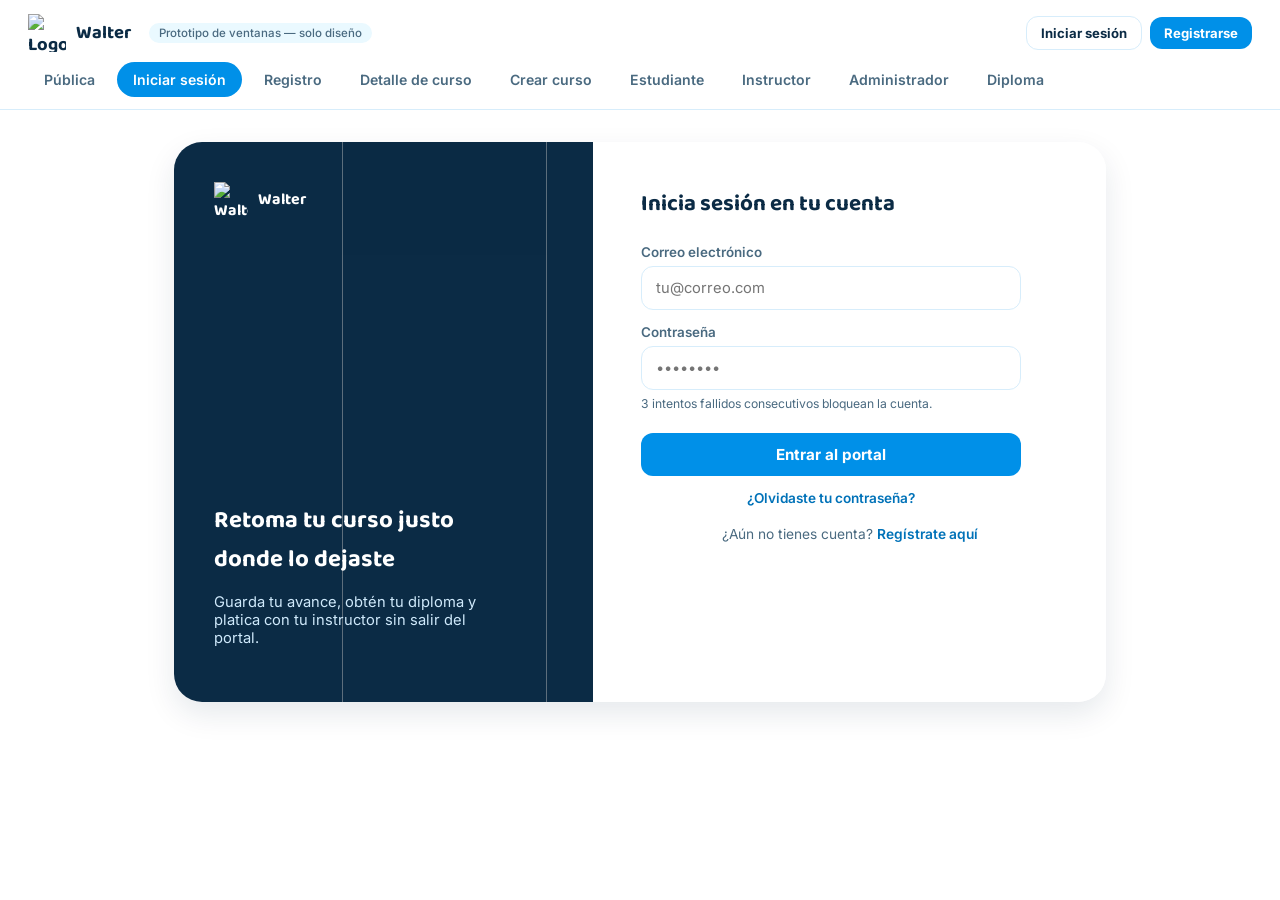
==== login.html @ d638819f "Subiendo documentos de html y CSS Estoy subiendo los documentos" ====
<!DOCTYPE html>
<html lang="es">
<head>
<meta charset="UTF-8">
<meta name="viewport" content="width=device-width, initial-scale=1.0">
<title>Iniciar sesión | Walter</title>
<link rel="icon" href="assets/Walter.ico">
<link rel="stylesheet" href="styles.css">
</head>
<body>

<header class="app-topbar">
  <div class="app-topbar__row">
    <a href="index.html" class="app-topbar__brand">
      <img src="assets/Logo_Walter.png" alt="Logo de Walter">
      Walter
    </a>
    <span class="app-topbar__tag">Prototipo de ventanas — solo diseño</span>
  <div class="app-topbar__auth">
    <a href="login.html" class="btn btn--outline btn--sm">Iniciar sesión</a>
    <a href="register.html" class="btn btn--primary btn--sm">Registrarse</a>
  </div>
  </div>
  <nav class="window-switcher">
    <a href="index.html">Pública</a>
    <a href="login.html" class="is-active">Iniciar sesión</a>
    <a href="register.html">Registro</a>
    <a href="curso.html">Detalle de curso</a>
    <a href="crear-curso.html">Crear curso</a>
    <a href="estudiante.html">Estudiante</a>
    <a href="instructor.html">Instructor</a>
    <a href="admin.html">Administrador</a>
    <a href="diploma.html">Diploma</a>
  </nav>
</header>

<section class="window is-active" id="win-login">
  <div class="shell" style="max-width: 980px;">
    <div class="auth-shell">
      <div class="auth-visual">
        <div class="stripe-corner" style="opacity:.5;"><img src="assets/Fondo.png" alt=""></div>
        <div class="auth-visual__top"><img src="assets/Logo_Walter.png" alt="Walter"> Walter</div>
        <div class="auth-visual__quote">
          <h2>Retoma tu curso justo donde lo dejaste</h2>
          <p>Guarda tu avance, obtén tu diploma y platica con tu instructor sin salir del portal.</p>
        </div>
      </div>
      <div class="auth-panel">
        <h2 style="font-size:1.4rem; margin-bottom:22px;">Inicia sesión en tu cuenta</h2>

        <form class="auth-form is-active" id="form-login">
          <div class="field">
            <label>Correo electrónico</label>
            <input type="email" placeholder="tu@correo.com">
          </div>
          <div class="field">
            <label>Contraseña</label>
            <input type="password" placeholder="••••••••">
            <span class="field-hint">3 intentos fallidos consecutivos bloquean la cuenta.</span>
          </div>
          <button type="button" class="btn btn--primary" style="margin-top:8px;">Entrar al portal</button>
          <a href="#" class="link-more" style="text-align:center; font-size:0.85rem;">¿Olvidaste tu contraseña?</a>
        </form>

        <p class="auth-switch">¿Aún no tienes cuenta? <a href="register.html">Regístrate aquí</a></p>
      </div>
    </div>
  </div>
</section>

<script src="script.js"></script>
</body>
</html>
---- styles.css ----
@import url('https://fonts.googleapis.com/css2?family=Baloo+2:wght@500;600;700;800&family=Inter:wght@400;500;600;700&display=swap');

:root{
  --ink: #0b2b45;
  --ink-soft: #4a6a80;
  --surface: #ffffff;
  --surface-alt: #eaf9ff;
  --sky: #82d8ff;
  --cyan: #12e4ec;
  --primary: #0090e8;
  --primary-dark: #0072b8;
  --teal: #4fd9bf;
  --line: #d7edfb;
  --radius-lg: 28px;
  --radius-md: 18px;
  --radius-sm: 12px;
  --shadow: 0 12px 30px rgba(11, 43, 69, 0.10);
}

*{ box-sizing: border-box; }

html, body{
  margin: 0;
  padding: 0;
  background: var(--surface);
  color: var(--ink);
  font-family: 'Inter', system-ui, sans-serif;
  -webkit-font-smoothing: antialiased;
}

h1, h2, h3, .display{
  font-family: 'Baloo 2', 'Inter', sans-serif;
  font-weight: 700;
  color: var(--ink);
  margin: 0;
}

a{ color: inherit; text-decoration: none; }

button{ font-family: inherit; cursor: pointer; border: none; }

img{ max-width: 100%; display: block; }

/* ---------- App shell / window switcher ---------- */

.app-topbar{
  position: sticky;
  top: 0;
  z-index: 50;
  display: flex;
  flex-direction: column;
  gap: 10px;
  padding: 14px 28px 12px;
  background: var(--surface);
  border-bottom: 1px solid var(--line);
}

.app-topbar__row{
  display: flex;
  align-items: center;
  gap: 18px;
}

.app-topbar__brand{
  display: flex;
  align-items: center;
  gap: 10px;
  font-family: 'Baloo 2', sans-serif;
  font-size: 1.15rem;
  font-weight: 700;
  color: var(--ink);
}

.app-topbar__brand img{
  width: 38px;
  height: 38px;
  object-fit: contain;
}

.app-topbar__tag{
  font-size: 0.72rem;
  color: var(--ink-soft);
  font-weight: 500;
  padding: 3px 10px;
  background: var(--surface-alt);
  border-radius: 999px;
}

.window-switcher{
  display: flex;
  gap: 6px;
  flex-wrap: wrap;
}

.app-topbar__auth{
  margin-left: auto;
  display: flex;
  align-items: center;
  gap: 8px;
  flex: none;
}

.topbar-user{
  display: flex;
  align-items: center;
  gap: 9px;
  padding: 5px 14px 5px 5px;
  border-radius: 999px;
  background: var(--surface-alt);
}

.topbar-user__avatar{
  width: 30px;
  height: 30px;
  border-radius: 50%;
  flex: none;
  background: linear-gradient(135deg, var(--sky), var(--teal));
}

.topbar-user__info{
  display: flex;
  flex-direction: column;
  line-height: 1.15;
}

.topbar-user__info strong{ font-size: 0.82rem; }
.topbar-user__info span{ font-size: 0.72rem; color: var(--ink-soft); }

.window-switcher a{
  display: inline-block;
  padding: 9px 16px;
  border-radius: 999px;
  background: transparent;
  color: var(--ink-soft);
  font-weight: 600;
  font-size: 0.88rem;
  transition: background .15s ease, color .15s ease;
}

.window-switcher a:hover{ background: var(--surface-alt); }

.window-switcher a.is-active{
  background: var(--primary);
  color: white;
}

.window{ display: none; }
.window.is-active{ display: block; }

.window-note{
  max-width: 1180px;
  margin: 14px auto 0;
  padding: 10px 18px;
  background: var(--surface-alt);
  border-radius: var(--radius-sm);
  color: var(--ink-soft);
  font-size: 0.85rem;
}

/* ---------- Shared layout ---------- */

.shell{
  max-width: 1180px;
  margin: 0 auto;
  padding: 32px 24px 64px;
}

.stripe-corner{
  position: absolute;
  inset: 0;
  overflow: hidden;
  border-radius: inherit;
  z-index: 0;
}

.stripe-corner img{
  position: absolute;
  right: -10%;
  top: -20%;
  width: 70%;
  height: 140%;
  object-fit: cover;
  opacity: 0.9;
}

.section-heading{
  display: flex;
  align-items: baseline;
  justify-content: space-between;
  gap: 16px;
  margin-bottom: 18px;
}

.section-heading h2{ font-size: 1.5rem; }

.link-more{
  color: var(--primary-dark);
  font-weight: 600;
  font-size: 0.92rem;
}

.pill{
  display: inline-flex;
  align-items: center;
  gap: 6px;
  padding: 6px 14px;
  border-radius: 999px;
  background: var(--surface-alt);
  color: var(--primary-dark);
  font-size: 0.82rem;
  font-weight: 600;
}

.btn{
  display: inline-flex;
  align-items: center;
  justify-content: center;
  gap: 8px;
  padding: 12px 22px;
  border-radius: var(--radius-sm);
  font-weight: 700;
  font-size: 0.95rem;
}

.btn--primary{ background: var(--primary); color: white; }
.btn--ghost{ background: var(--surface-alt); color: var(--primary-dark); }
.btn--outline{ background: transparent; border: 1.5px solid var(--line); color: var(--ink); }
.btn--sm{ padding: 8px 14px; font-size: 0.82rem; border-radius: var(--radius-sm); }
.btn--danger{ background: #fdeceb; color: #c0392b; }

/* ---------- PUBLIC WINDOW ---------- */

.hero{
  position: relative;
  overflow: hidden;
  background: var(--ink);
  border-radius: var(--radius-lg);
  padding: 54px 48px;
  color: white;
  display: grid;
  grid-template-columns: 1.1fr 0.9fr;
  gap: 32px;
  align-items: center;
}

.hero__content{ position: relative; z-index: 1; }

.hero h1{
  color: white;
  font-size: 2.5rem;
  line-height: 1.15;
  margin-bottom: 14px;
}

.hero p{
  color: #d8ecfb;
  font-size: 1.02rem;
  max-width: 46ch;
  margin-bottom: 26px;
}

.search-bar{
  display: flex;
  gap: 8px;
  background: white;
  padding: 6px;
  border-radius: 999px;
  max-width: 480px;
}

.search-bar input{
  flex: 1;
  border: none;
  outline: none;
  padding: 10px 16px;
  font-family: inherit;
  font-size: 0.92rem;
  border-radius: 999px;
}

.search-bar button{
  background: var(--primary);
  color: white;
  padding: 10px 20px;
  border-radius: 999px;
  font-weight: 700;
  font-size: 0.9rem;
}

.hero__visual{
  position: relative;
  z-index: 1;
  display: flex;
  justify-content: center;
}

.hero__badge{
  background: rgba(255,255,255,0.12);
  border: 1px solid rgba(255,255,255,0.25);
  border-radius: var(--radius-lg);
  padding: 22px;
  backdrop-filter: blur(2px);
  text-align: center;
}

.hero__badge img{ width: 120px; height: 120px; margin: 0 auto 10px; }
.hero__badge strong{ display:block; font-family:'Baloo 2', sans-serif; font-size: 1.1rem; }
.hero__badge span{ color: #cfe9fb; font-size: 0.85rem; }

.category-row{
  display: flex;
  gap: 10px;
  overflow-x: auto;
  padding: 22px 2px 6px;
}

.category-chip{
  flex: none;
  padding: 10px 18px;
  border-radius: 999px;
  background: var(--surface-alt);
  font-weight: 600;
  font-size: 0.88rem;
  color: var(--ink);
  border: 1px solid transparent;
}

.category-chip.is-active{
  background: var(--ink);
  color: white;
}

.course-grid{
  display: grid;
  grid-template-columns: repeat(3, 1fr);
  gap: 20px;
  margin-top: 8px;
}

.course-card{
  background: var(--surface);
  border: 1px solid var(--line);
  border-radius: var(--radius-md);
  overflow: hidden;
  display: flex;
  flex-direction: column;
}

.course-card__thumb{
  height: 128px;
  background: linear-gradient(135deg, var(--sky), var(--cyan));
  position: relative;
}

.course-card__thumb span{
  position: absolute;
  top: 10px;
  left: 10px;
  background: white;
  color: var(--primary-dark);
  font-size: 0.72rem;
  font-weight: 700;
  padding: 4px 10px;
  border-radius: 999px;
}

.course-card__body{ padding: 16px 18px 18px; display: flex; flex-direction: column; gap: 8px; flex: 1; }

.course-card__body h3{ font-size: 1.02rem; line-height: 1.3; }

.course-card__meta{
  display: flex;
  align-items: center;
  gap: 6px;
  color: var(--ink-soft);
  font-size: 0.82rem;
}

.course-card__footer{
  display: flex;
  align-items: center;
  justify-content: space-between;
  margin-top: auto;
  padding-top: 8px;
}

.price{ font-weight: 700; color: var(--ink); }
.price.free{ color: var(--teal); }

.stars{ color: #f5a623; font-size: 0.85rem; }

/* ---------- AUTH WINDOW ---------- */

.auth-shell{
  min-height: 560px;
  display: grid;
  grid-template-columns: 0.9fr 1.1fr;
  border-radius: var(--radius-lg);
  overflow: hidden;
  box-shadow: var(--shadow);
}

.auth-visual{
  position: relative;
  background: var(--ink);
  color: white;
  padding: 40px;
  display: flex;
  flex-direction: column;
  justify-content: space-between;
  overflow: hidden;
}

.auth-visual__top{ position: relative; z-index: 1; display: flex; align-items: center; gap: 10px; font-family: 'Baloo 2', sans-serif; font-weight: 700; }
.auth-visual__top img{ width: 34px; height: 34px; }

.auth-visual__quote{ position: relative; z-index: 1; max-width: 30ch; }
.auth-visual__quote h2{ color: white; font-size: 1.5rem; margin-bottom: 8px; }
.auth-visual__quote p{ color: #cfe9fb; font-size: 0.92rem; }

.auth-panel{
  background: white;
  padding: 44px 48px;
  display: flex;
  flex-direction: column;
}

.auth-switch{
  text-align: center;
  font-size: 0.86rem;
  color: var(--ink-soft);
  margin-top: 20px;
}

.auth-switch a{ color: var(--primary-dark); font-weight: 600; }

.admin-note{
  margin-top: 18px;
  padding: 12px 14px;
  background: var(--surface-alt);
  border-radius: var(--radius-sm);
  font-size: 0.8rem;
  color: var(--ink-soft);
  max-width: 380px;
  line-height: 1.5;
}

.auth-form{ display: none; flex-direction: column; gap: 14px; max-width: 380px; }
.auth-form.is-active{ display: flex; }

.field{ display: flex; flex-direction: column; gap: 6px; }
.field label{ font-size: 0.84rem; font-weight: 600; color: var(--ink-soft); }
.field input, .field select{
  padding: 12px 14px;
  border: 1.5px solid var(--line);
  border-radius: var(--radius-sm);
  font-family: inherit;
  font-size: 0.92rem;
  outline: none;
}
.field input:focus, .field select:focus{ border-color: var(--primary); }
.field-hint{ font-size: 0.76rem; color: var(--ink-soft); }

.role-toggle{ display: flex; gap: 10px; }
.role-toggle label{
  flex: 1;
  border: 1.5px solid var(--line);
  border-radius: var(--radius-sm);
  padding: 10px;
  text-align: center;
  font-size: 0.85rem;
  font-weight: 600;
  color: var(--ink-soft);
}

.avatar-upload{
  display: flex;
  align-items: center;
  gap: 14px;
}

.avatar-upload__preview{
  width: 60px;
  height: 60px;
  border-radius: 50%;
  flex: none;
  background: linear-gradient(135deg, var(--sky), var(--teal));
  display: flex;
  align-items: center;
  justify-content: center;
  font-size: 1.3rem;
}

.avatar-upload__actions{
  display: flex;
  flex-direction: column;
  gap: 5px;
}

/* ---------- DASHBOARD SHELLS (student / instructor / admin) ---------- */

.dash{
  display: grid;
  grid-template-columns: 220px 1fr;
  gap: 24px;
}

.dash-nav{
  background: var(--surface-alt);
  border-radius: var(--radius-md);
  padding: 18px 14px;
  height: fit-content;
}

.dash-nav__user{
  display: flex;
  align-items: center;
  gap: 10px;
  padding: 6px 8px 16px;
  border-bottom: 1px solid var(--line);
  margin-bottom: 12px;
}

.dash-nav__avatar{
  width: 38px; height: 38px;
  border-radius: 50%;
  background: linear-gradient(135deg, var(--sky), var(--teal));
  flex: none;
}

.dash-nav__user strong{ display: block; font-size: 0.9rem; }
.dash-nav__user span{ font-size: 0.76rem; color: var(--ink-soft); }

.dash-nav a{
  display: block;
  padding: 10px 12px;
  border-radius: var(--radius-sm);
  font-size: 0.88rem;
  font-weight: 600;
  color: var(--ink-soft);
  margin-bottom: 4px;
}

.dash-nav a.is-active{ background: var(--primary); color: white; }

.dash-main{ display: flex; flex-direction: column; gap: 22px; }

.stat-row{
  display: grid;
  grid-template-columns: repeat(4, 1fr);
  gap: 16px;
}

.stat-card{
  background: var(--surface);
  border: 1px solid var(--line);
  border-radius: var(--radius-md);
  padding: 18px;
}

.stat-card span{ font-size: 0.8rem; color: var(--ink-soft); font-weight: 600; }
.stat-card strong{ display: block; font-family: 'Baloo 2', sans-serif; font-size: 1.6rem; margin-top: 4px; }

.panel{
  background: var(--surface);
  border: 1px solid var(--line);
  border-radius: var(--radius-md);
  padding: 20px 22px;
}

.panel__head{
  display: flex;
  align-items: center;
  justify-content: space-between;
  flex-wrap: wrap;
  gap: 10px;
  margin-bottom: 14px;
}

.panel__head h3{ font-size: 1.08rem; }

.filter-row{
  display: flex;
  gap: 10px;
  flex-wrap: wrap;
}

.filter-row select, .filter-row input{
  padding: 8px 12px;
  border: 1.5px solid var(--line);
  border-radius: var(--radius-sm);
  font-family: inherit;
  font-size: 0.82rem;
}

table{ width: 100%; border-collapse: collapse; font-size: 0.86rem; }
thead th{
  text-align: left;
  padding: 10px 12px;
  color: var(--ink-soft);
  font-weight: 600;
  border-bottom: 1.5px solid var(--line);
  white-space: nowrap;
}
tbody td{
  padding: 12px;
  border-bottom: 1px solid var(--line);
  vertical-align: middle;
}
tbody tr:last-child td{ border-bottom: none; }

.progress-bar{
  width: 100px;
  height: 8px;
  border-radius: 999px;
  background: var(--surface-alt);
  overflow: hidden;
}
.progress-bar span{ display: block; height: 100%; background: var(--teal); }

.badge{
  display: inline-flex;
  align-items: center;
  gap: 5px;
  padding: 4px 10px;
  border-radius: 999px;
  font-size: 0.74rem;
  font-weight: 700;
}
.badge--ok{ background: #e4f9ef; color: #1a9b5b; }
.badge--warn{ background: #fff3da; color: #b3760a; }
.badge--off{ background: #fdeceb; color: #c0392b; }

.course-row-card{
  display: flex;
  gap: 14px;
  align-items: center;
  padding: 14px;
  border: 1px solid var(--line);
  border-radius: var(--radius-md);
}

.course-row-card__thumb{
  width: 76px; height: 60px;
  border-radius: var(--radius-sm);
  background: linear-gradient(135deg, var(--sky), var(--cyan));
  flex: none;
}

.course-row-card__body{ flex: 1; }
.course-row-card__body h4{ font-family:'Baloo 2', sans-serif; font-size: 0.98rem; margin-bottom: 4px; }
.course-row-card__body .progress-bar{ margin-top: 6px; }

.two-col{ display: grid; grid-template-columns: 1.4fr 1fr; gap: 20px; }

.chip-list{ display: flex; gap: 8px; flex-wrap: wrap; }

.footer-note{
  text-align: center;
  color: var(--ink-soft);
  font-size: 0.8rem;
  margin-top: 40px;
}

@media (max-width: 900px){
  .hero{ grid-template-columns: 1fr; }
  .course-grid{ grid-template-columns: repeat(2, 1fr); }
  .auth-shell{ grid-template-columns: 1fr; }
  .auth-visual{ display: none; }
  .dash{ grid-template-columns: 1fr; }
  .stat-row{ grid-template-columns: repeat(2, 1fr); }
  .two-col{ grid-template-columns: 1fr; }
}

/* ---------- COURSE DETAIL WINDOW ---------- */

.breadcrumb{
  font-size: 0.82rem;
  color: var(--ink-soft);
  font-weight: 600;
  margin-bottom: 14px;
}

.course-detail{
  display: grid;
  grid-template-columns: 1.6fr 1fr;
  gap: 24px;
  align-items: start;
}

.video-frame{
  position: relative;
  overflow: hidden;
  border-radius: var(--radius-md);
  aspect-ratio: 16 / 8;
  background: var(--ink);
  display: flex;
  align-items: center;
  justify-content: center;
}

.video-frame__play{
  position: relative;
  z-index: 1;
  width: 56px;
  height: 56px;
  border-radius: 50%;
  background: rgba(255,255,255,0.9);
  color: var(--ink);
  display: flex;
  align-items: center;
  justify-content: center;
  font-size: 1.1rem;
}

.video-frame__label{
  position: absolute;
  left: 16px;
  bottom: 14px;
  z-index: 1;
  color: white;
  font-size: 0.82rem;
  font-weight: 600;
  background: rgba(11,43,69,0.55);
  padding: 6px 12px;
  border-radius: 999px;
}

.course-detail__title{ font-size: 1.6rem; margin-top: 18px; }

.course-detail__meta{
  display: flex;
  align-items: center;
  gap: 8px;
  flex-wrap: wrap;
  color: var(--ink-soft);
  font-size: 0.86rem;
  margin-top: 8px;
}

.tabs-row{
  display: flex;
  gap: 4px;
  border-bottom: 1.5px solid var(--line);
  margin-top: 22px;
}

.tabs-row button{
  background: transparent;
  padding: 10px 16px;
  font-weight: 600;
  font-size: 0.9rem;
  color: var(--ink-soft);
  border-bottom: 2.5px solid transparent;
  margin-bottom: -1.5px;
}

.tabs-row button.is-active{ color: var(--primary-dark); border-bottom-color: var(--primary); }

.tab-panel{ display: none; padding-top: 20px; }
.tab-panel.is-active{ display: block; }

.level-list{ display: flex; flex-direction: column; gap: 2px; }

.level-row{
  display: flex;
  align-items: center;
  gap: 14px;
  padding: 12px 14px;
  border-radius: var(--radius-sm);
}

.level-row.is-current{ background: var(--surface-alt); }

.level-row__check{
  width: 26px; height: 26px;
  border-radius: 50%;
  display: flex; align-items: center; justify-content: center;
  font-size: 0.78rem;
  background: var(--surface-alt);
  color: var(--ink-soft);
  flex: none;
}

.level-row.is-done .level-row__check{ background: var(--teal); color: white; }
.level-row.is-current .level-row__check{ background: var(--primary); color: white; }

.level-row__body{ display: flex; flex-direction: column; flex: 1; }
.level-row__body strong{ font-size: 0.92rem; }
.level-row__body span{ font-size: 0.78rem; color: var(--ink-soft); }

.comment-row{ display: flex; gap: 12px; padding: 14px 0; border-bottom: 1px solid var(--line); }
.comment-row:last-child{ border-bottom: none; }
.comment-row__body{ flex: 1; }
.comment-row__head{ display: flex; align-items: center; gap: 8px; margin-bottom: 4px; }
.comment-row__date{ font-size: 0.76rem; color: var(--ink-soft); margin-left: auto; }
.comment-row p{ margin: 0; font-size: 0.88rem; color: var(--ink-soft); }

.course-detail__side{ display: flex; flex-direction: column; gap: 16px; }

/* ---------- CREATE COURSE WINDOW ---------- */

textarea{
  padding: 12px 14px;
  border: 1.5px solid var(--line);
  border-radius: var(--radius-sm);
  font-family: inherit;
  font-size: 0.92rem;
  outline: none;
  resize: vertical;
}
textarea:focus{ border-color: var(--primary); }

.upload-box{
  border: 1.5px dashed var(--line);
  border-radius: var(--radius-sm);
  padding: 22px;
  text-align: center;
  color: var(--ink-soft);
  font-size: 0.86rem;
  background: var(--surface-alt);
}

.level-editor{
  border: 1px solid var(--line);
  border-radius: var(--radius-sm);
  padding: 14px;
  display: flex;
  flex-direction: column;
  gap: 10px;
}

.level-editor__head{
  display: flex;
  align-items: center;
  justify-content: space-between;
  font-size: 0.9rem;
}

.level-editor input{
  padding: 10px 12px;
  border: 1.5px solid var(--line);
  border-radius: var(--radius-sm);
  font-family: inherit;
  font-size: 0.86rem;
  outline: none;
}
.level-editor input:focus{ border-color: var(--primary); }

/* ---------- DIPLOMA WINDOW ---------- */

.diploma{
  position: relative;
  overflow: hidden;
  border-radius: var(--radius-lg);
  border: 1px solid var(--line);
  box-shadow: var(--shadow);
  padding: 60px 50px;
}

.diploma__content{ position: relative; z-index: 1; text-align: center; }

.diploma__logo{ width: 64px; height: 64px; margin: 0 auto 14px; }

.diploma__eyebrow{
  display: inline-block;
  color: var(--primary-dark);
  font-weight: 700;
  font-size: 0.85rem;
  margin-bottom: 18px;
}

.diploma__name{ font-size: 2.1rem; margin-bottom: 10px; }

.diploma__text{ color: var(--ink-soft); margin-bottom: 6px; }

.diploma__course{ font-size: 1.3rem; color: var(--primary-dark); margin-bottom: 30px; }

.diploma__footer{
  display: flex;
  justify-content: center;
  gap: 60px;
  border-top: 1px solid var(--line);
  padding-top: 20px;
}

.diploma__footer div{ display: flex; flex-direction: column; gap: 4px; }

@media (max-width: 900px){
  .course-detail{ grid-template-columns: 1fr; }
  .diploma__footer{ flex-direction: column; align-items: center; gap: 14px; }
}

/* ---------- DASHBOARD TAB PANELS (student / instructor / admin) ---------- */

.dash-tab-panel{ display: none; flex-direction: column; gap: 22px; }
.dash-tab-panel.is-active{ display: flex; }

.dash-nav a{ cursor: pointer; }

/* ---------- MESSENGER PLACEHOLDER ---------- */

.messenger__layout{
  display: grid;
  grid-template-columns: 260px 1fr;
  gap: 0;
  border: 1px solid var(--line);
  border-radius: var(--radius-md);
  overflow: hidden;
  min-height: 380px;
}

.messenger__list{
  border-right: 1px solid var(--line);
  background: var(--surface-alt);
  overflow-y: auto;
}

.messenger__item{
  display: flex;
  align-items: center;
  gap: 10px;
  padding: 12px 14px;
  cursor: pointer;
  border-bottom: 1px solid var(--line);
}

.messenger__item.is-active{ background: white; }

.messenger__item-body{ flex: 1; min-width: 0; display: flex; flex-direction: column; }
.messenger__item-body strong{ font-size: 0.86rem; }
.messenger__item-body span{
  font-size: 0.76rem;
  color: var(--ink-soft);
  white-space: nowrap;
  overflow: hidden;
  text-overflow: ellipsis;
}

.messenger__time{ font-size: 0.7rem; color: var(--ink-soft); flex: none; }

.messenger__thread-head > div{ display: flex; flex-direction: column; line-height: 1.3; }

.messenger__thread{
  display: flex;
  flex-direction: column;
  padding: 16px 18px;
  gap: 10px;
}

.messenger__thread-head{
  display: flex;
  align-items: center;
  gap: 10px;
  padding-bottom: 12px;
  border-bottom: 1px solid var(--line);
  margin-bottom: 4px;
}

.messenger__bubble{
  max-width: 70%;
  padding: 10px 14px;
  border-radius: var(--radius-sm);
  font-size: 0.86rem;
  line-height: 1.4;
}

.messenger__bubble--in{ background: var(--surface-alt); align-self: flex-start; }
.messenger__bubble--out{ background: var(--primary); color: white; align-self: flex-end; }

.messenger__thread-input{
  margin-top: auto;
  display: flex;
  gap: 8px;
  padding-top: 12px;
}

.messenger__thread-input input{
  flex: 1;
  padding: 10px 14px;
  border: 1.5px solid var(--line);
  border-radius: 999px;
  font-family: inherit;
  font-size: 0.86rem;
  outline: none;
}
.messenger__thread-input input:focus{ border-color: var(--primary); }

@media (max-width: 900px){
  .messenger__layout{ grid-template-columns: 1fr; }
  .messenger__list{ border-right: none; border-bottom: 1px solid var(--line); max-height: 200px; }
}
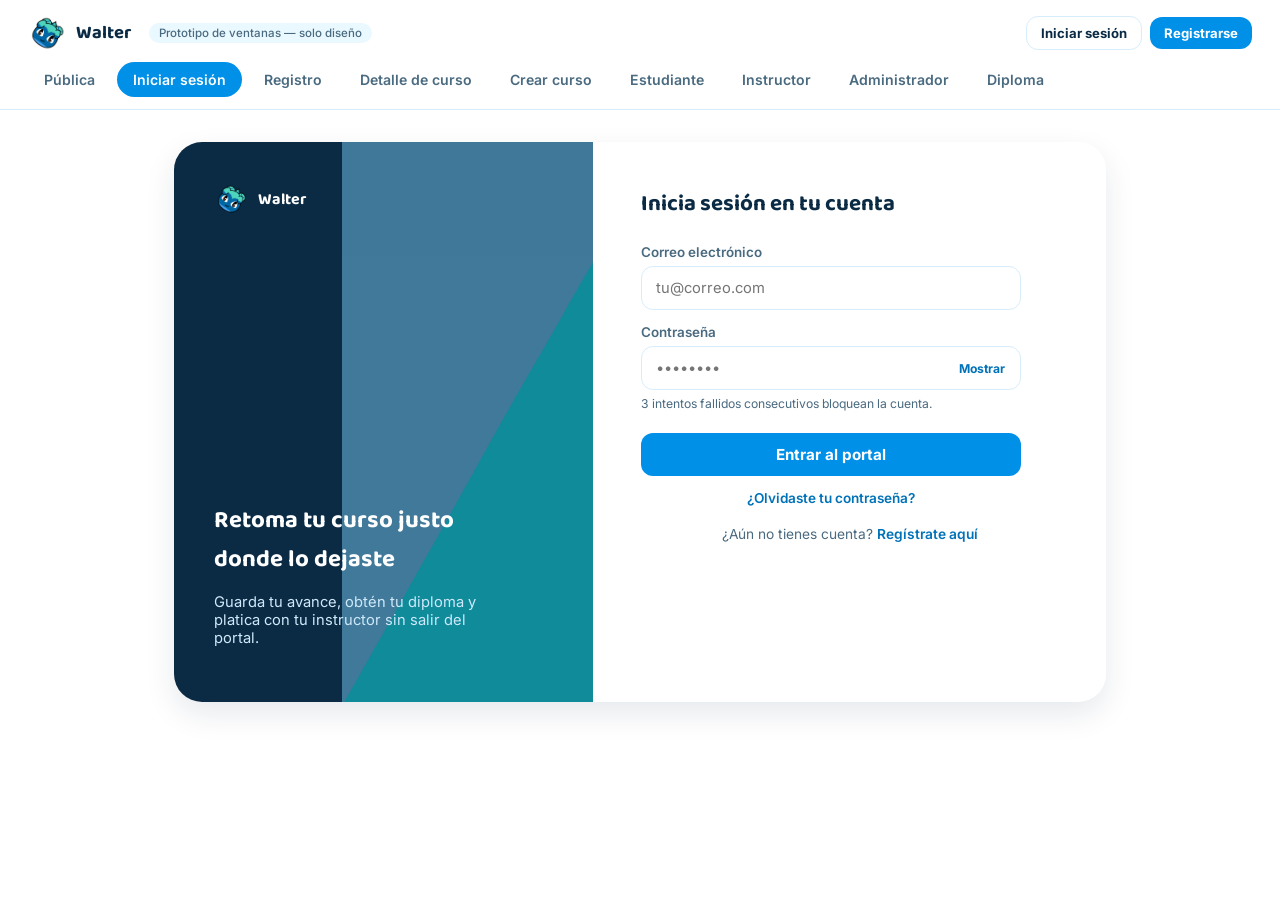
==== commit fedec2b7: "validacionDatos login.html register.html script.js styles.css para errores" ====
--- a/login.html
+++ b/login.html
@@ -48,17 +48,25 @@
       <div class="auth-panel">
         <h2 style="font-size:1.4rem; margin-bottom:22px;">Inicia sesión en tu cuenta</h2>
 
-        <form class="auth-form is-active" id="form-login">
+        <form class="auth-form is-active" id="form-login" novalidate>
+          <div class="form-alert" role="status" aria-live="polite"></div>
+
           <div class="field">
-            <label>Correo electrónico</label>
-            <input type="email" placeholder="tu@correo.com">
+            <label for="login-email">Correo electrónico</label>
+            <input type="email" id="login-email" name="correo" placeholder="tu@correo.com"
+                   autocomplete="email" maxlength="254" required>
           </div>
           <div class="field">
-            <label>Contraseña</label>
-            <input type="password" placeholder="••••••••">
+            <label for="login-password">Contraseña</label>
+            <div class="input-wrap">
+              <input type="password" id="login-password" name="password" placeholder="••••••••"
+                     autocomplete="current-password" maxlength="64" required>
+              <button type="button" class="pw-toggle" data-target="login-password"
+                      aria-label="Mostrar contraseña">Mostrar</button>
+            </div>
             <span class="field-hint">3 intentos fallidos consecutivos bloquean la cuenta.</span>
           </div>
-          <button type="button" class="btn btn--primary" style="margin-top:8px;">Entrar al portal</button>
+          <button type="submit" class="btn btn--primary" style="margin-top:8px;">Entrar al portal</button>
           <a href="#" class="link-more" style="text-align:center; font-size:0.85rem;">¿Olvidaste tu contraseña?</a>
         </form>
 
--- a/styles.css
+++ b/styles.css
@@ -990,3 +990,112 @@
   .messenger__layout{ grid-template-columns: 1fr; }
   .messenger__list{ border-right: none; border-bottom: 1px solid var(--line); max-height: 200px; }
 }
+
+/* ---------- VALIDACIÓN DE FORMULARIOS ---------- */
+
+/* Mensaje de error debajo de cada campo. Lo crea script.js solo cuando hace falta,
+   por eso empieza oculto y se muestra al marcar el campo con .has-error. */
+.field-error{
+  display: none;
+  font-size: 0.76rem;
+  font-weight: 600;
+  line-height: 1.4;
+  color: #c0392b;
+}
+
+.field.has-error .field-error{ display: block; }
+
+.field.has-error input,
+.field.has-error select,
+.field.has-error textarea{
+  border-color: #e0837c;
+  background: #fffafa;
+}
+
+.field.has-error input:focus,
+.field.has-error select:focus,
+.field.has-error textarea:focus{ border-color: #c0392b; }
+
+.field.is-valid input,
+.field.is-valid select{ border-color: var(--teal); }
+
+.field.has-error .avatar-upload__preview{ box-shadow: 0 0 0 2px #e0837c; }
+
+/* Aviso general arriba del formulario (resumen de errores o confirmación) */
+.form-alert{
+  display: none;
+  padding: 12px 14px;
+  border-radius: var(--radius-sm);
+  font-size: 0.82rem;
+  font-weight: 600;
+  line-height: 1.45;
+}
+.form-alert.is-visible{ display: block; }
+.form-alert--error{ background: #fdeceb; color: #a53023; }
+.form-alert--ok{ background: #e4f9ef; color: #157f4c; }
+
+/* Campo de contraseña con botón Mostrar / Ocultar */
+.input-wrap{ position: relative; display: flex; }
+.input-wrap input{ flex: 1; width: 100%; padding-right: 80px; }
+
+.pw-toggle{
+  position: absolute;
+  right: 8px;
+  top: 50%;
+  transform: translateY(-50%);
+  background: transparent;
+  color: var(--primary-dark);
+  font-size: 0.76rem;
+  font-weight: 700;
+  padding: 5px 8px;
+  border-radius: 8px;
+}
+.pw-toggle:hover{ background: var(--surface-alt); }
+
+/* Barra de seguridad y lista de requisitos de la contraseña */
+.pw-meter{ display: flex; flex-direction: column; gap: 6px; margin-top: 2px; }
+
+.pw-meter__track{
+  height: 6px;
+  border-radius: 999px;
+  background: var(--line);
+  overflow: hidden;
+}
+
+.pw-meter__fill{
+  display: block;
+  height: 100%;
+  width: 0;
+  border-radius: 999px;
+  background: #e05c4f;
+  transition: width .2s ease, background .2s ease;
+}
+
+.pw-meter__label{ font-size: 0.76rem; font-weight: 600; color: var(--ink-soft); min-height: 1em; }
+
+.pw-meter[data-nivel="2"] .pw-meter__fill{ background: #efa53d; }
+.pw-meter[data-nivel="3"] .pw-meter__fill{ background: var(--primary); }
+.pw-meter[data-nivel="4"] .pw-meter__fill{ background: var(--teal); }
+
+.pw-rules{
+  list-style: none;
+  margin: 2px 0 0;
+  padding: 0;
+  display: grid;
+  grid-template-columns: repeat(auto-fit, minmax(130px, 1fr));
+  gap: 4px 12px;
+}
+
+.pw-rule{
+  display: flex;
+  align-items: center;
+  gap: 6px;
+  font-size: 0.76rem;
+  color: var(--ink-soft);
+}
+.pw-rule::before{ content: '○'; font-size: 0.7rem; }
+.pw-rule.is-ok{ color: #157f4c; }
+.pw-rule.is-ok::before{ content: '✔'; }
+
+/* Miniatura de la foto de perfil una vez que el usuario elige un archivo */
+.avatar-upload__preview{ background-size: cover; background-position: center; }
